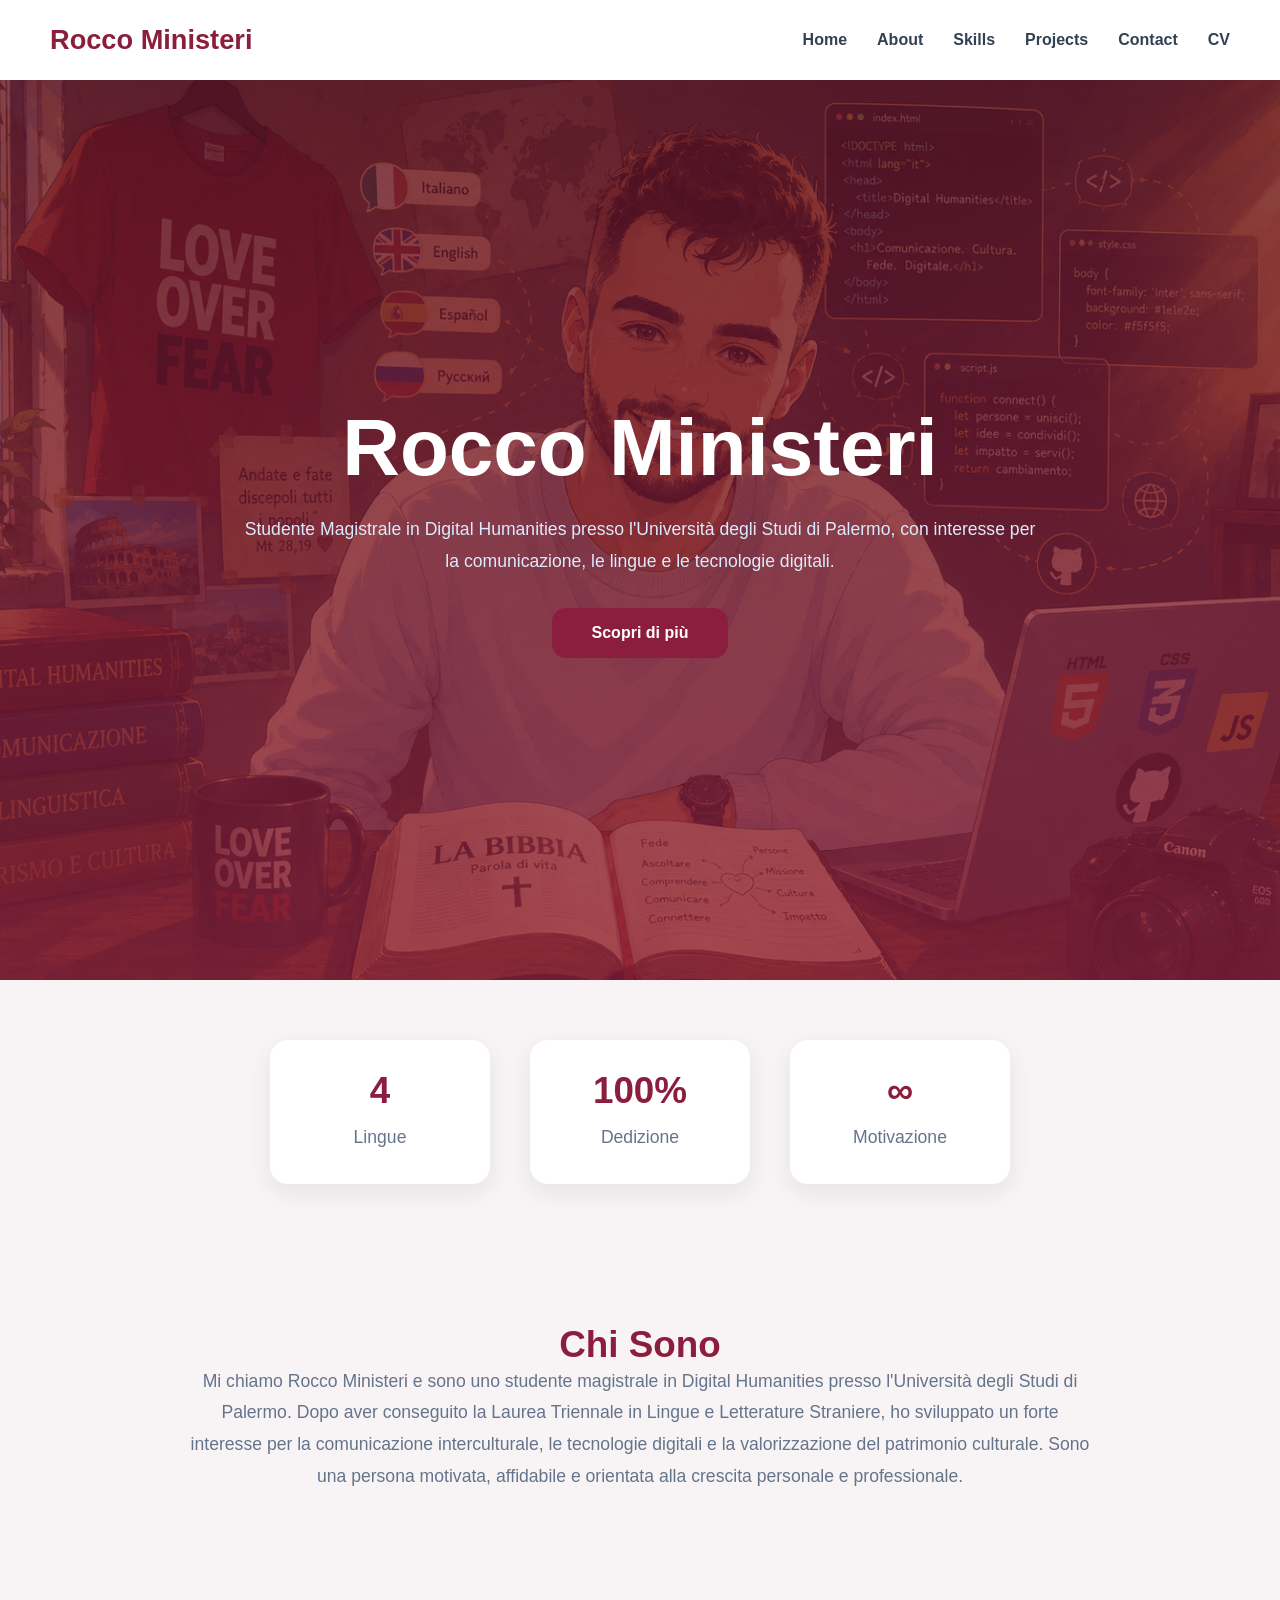
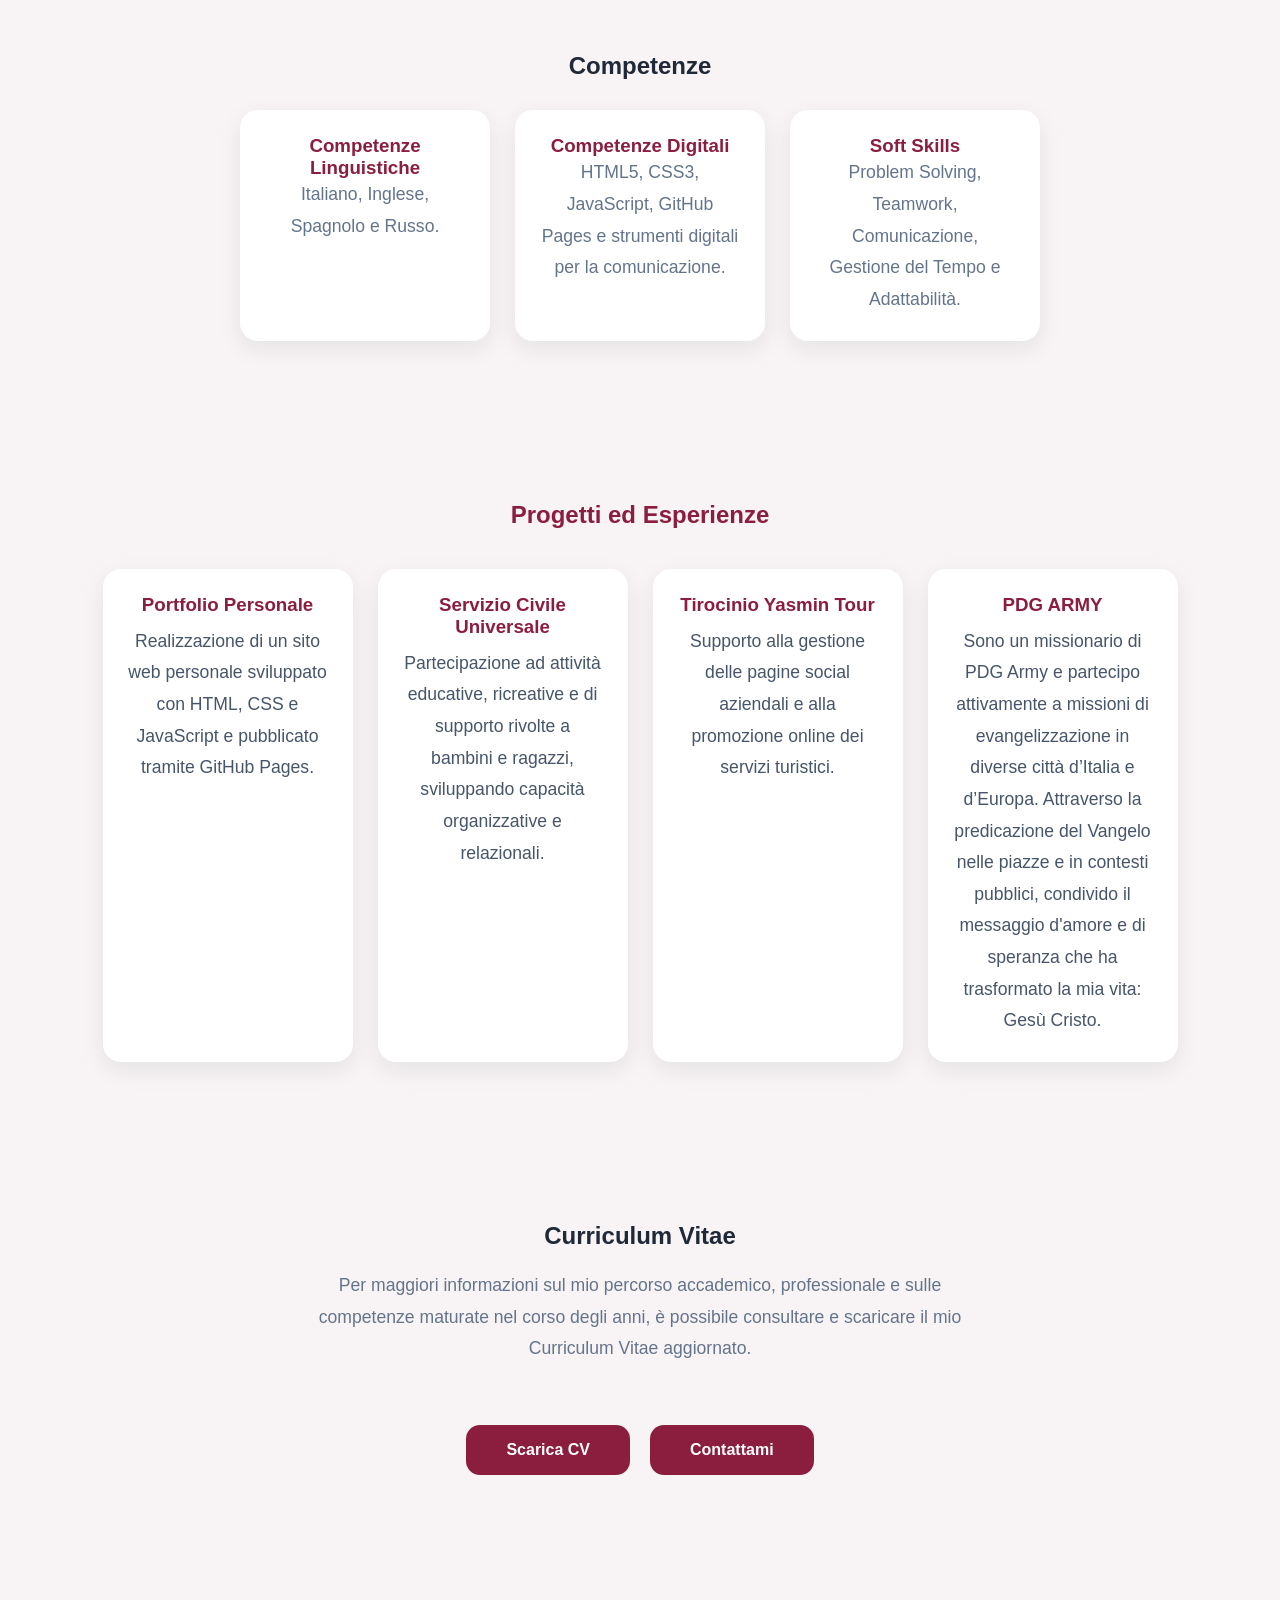
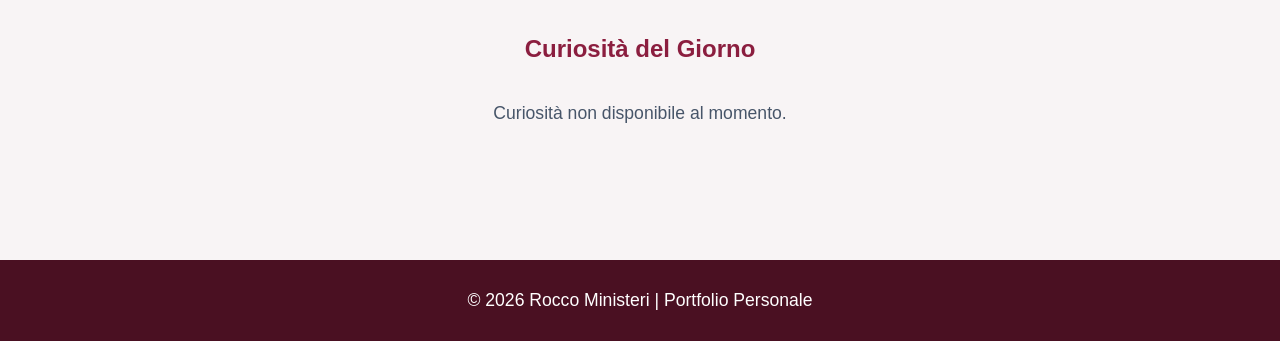
==== index.html @ f593cd83 "Update index.html" ====
<!DOCTYPE html>
<html lang="it">

<head>

<meta charset="UTF-8">

<meta name="viewport" content="width=device-width, initial-scale=1.0">

<title>Rocco Ministeri | Portfolio Personale</title>

<meta name="description" content="Portfolio personale di Rocco Ministeri, studente magistrale in Digital Humanities presso l'Università degli Studi di Palermo.">

<meta name="keywords" content="Rocco Ministeri, Portfolio, Digital Humanities, Università di Palermo, HTML, CSS, JavaScript">

<meta name="author" content="Rocco Ministeri">

<link rel="stylesheet" href="css/style.css">

</head>

<body>
<nav aria-label="Menu principale">

<div class="logo">
Rocco Ministeri
</div> 
<ul>

<li><a href="#home">Home</a></li>

<li><a href="#about">About</a></li>

<li><a href="#skills">Skills</a></li>

<li><a href="#projects">Projects</a></li>

<li><a href="contact.html">Contact</a></li>

<li><a href="files/CV_Rocco_Ministeri.pdf" download>CV</a></li>

</ul>
</nav>
	<header id="home">

<h1>Rocco Ministeri</h1>

<p>
Studente Magistrale in Digital Humanities presso l'Università degli Studi di Palermo, con interesse per la comunicazione, le lingue e le tecnologie digitali.
</p>

<a href="#about">

<button>
Scopri di più
</button>

</a>

</header>

<section class="stats">

    <div class="stat-box">
        <h2>4</h2>
        <p>Lingue</p>
    </div>

    <div class="stat-box">
        <h2>100%</h2>
        <p>Dedizione</p>
    </div>

    <div class="stat-box">
        <h2>∞</h2>
        <p>Motivazione</p>
    </div>

</section>
<section class="about" id="about">

    <h2>Chi Sono</h2>

    <p>
        Mi chiamo Rocco Ministeri e sono uno studente magistrale in Digital Humanities presso l'Università degli Studi di Palermo. Dopo aver conseguito la Laurea Triennale in Lingue e Letterature Straniere, ho sviluppato un forte interesse per la comunicazione interculturale, le tecnologie digitali e la valorizzazione del patrimonio culturale. Sono una persona motivata, affidabile e orientata alla crescita personale e professionale.
    </p>

</section>
<section class="technologies" id="skills">

    <h2>Competenze</h2>

    <div class="tech-container">

        <div class="tech-card">
            <h3>Competenze Linguistiche</h3>
            <p>
                Italiano, Inglese, Spagnolo e Russo.
            </p>
        </div>

        <div class="tech-card">
            <h3>Competenze Digitali</h3>
            <p>
                HTML5, CSS3, JavaScript, GitHub Pages e strumenti digitali per la comunicazione.
            </p>
        </div>

        <div class="tech-card">
            <h3>Soft Skills</h3>
            <p>
                Problem Solving, Teamwork, Comunicazione, Gestione del Tempo e Adattabilità.
            </p>
        </div>

    </div>

</section>


<section class="benefits" id="projects">

    <h2>Progetti ed Esperienze</h2>

    <div class="benefits-container">

        <div class="benefit-card">
            <h3>Portfolio Personale</h3>
            <p>
                Realizzazione di un sito web personale sviluppato con HTML, CSS e JavaScript e pubblicato tramite GitHub Pages.
            </p>
        </div>

        <div class="benefit-card">
            <h3>Servizio Civile Universale</h3>
            <p>
                Partecipazione ad attività educative, ricreative e di supporto rivolte a bambini e ragazzi, sviluppando capacità organizzative e relazionali.
            </p>
        </div>

        <div class="benefit-card">
            <h3>Tirocinio Yasmin Tour</h3>
            <p>
                Supporto alla gestione delle pagine social aziendali e alla promozione online dei servizi turistici.
            </p>
        </div>

       <div class="benefit-card">
    <h3>PDG ARMY</h3>
    <p>
        Sono un missionario di PDG Army e partecipo attivamente a missioni di evangelizzazione in diverse città d’Italia e d’Europa. Attraverso la predicazione del Vangelo nelle piazze e in contesti pubblici, condivido il messaggio d'amore e di speranza che ha trasformato la mia vita: Gesù Cristo. 
    </p>
</div>

    </div>

</section>
	<section class="explore">

    <h2>Curriculum Vitae</h2>

    <p>
        Per maggiori informazioni sul mio percorso accademico, professionale e sulle competenze maturate nel corso degli anni, è possibile consultare e scaricare il mio Curriculum Vitae aggiornato.
    </p>

    <div class="explore-buttons">

        <a href="files/CV_Rocco_Ministeri.pdf" download>
            <button>Scarica CV</button>
        </a>

        <a href="contact.html">
            <button>Contattami</button>
        </a>

    </div>

</section>
	<section class="daily-tech">

    <h2>Curiosità del Giorno</h2>

    <p id="tech-fact">
        Caricamento...
    </p>

</section>
<script src="js/script.js"></script>
<footer>

<p>
© 2026 Rocco Ministeri | Portfolio Personale
</p>

</footer>
</body>

</html>
---- css/style.css ----
*{
    margin:0;
    padding:0;
    box-sizing:border-box;
}

body{
margin:0;
font-family: Arial, sans-serif;
background:#F8F4F5;
color:#1f2937;
}

header{
height:100vh;
display:flex;
flex-direction:column;
justify-content:center;
align-items:center;
text-align:center;
padding:20px;

background:
linear-gradient(
rgba(94,16,40,0.75),
rgba(139,30,63,0.75)
),
url("../images/hero.PNG");

background-size:cover;
background-position:center;
background-repeat:no-repeat;
}

h1{
font-size:5rem;
color:white;
margin-bottom:20px;
font-weight:700;
}

p{
font-size:1.1rem;
line-height:1.8;
max-width:800px;
color:#475569;
}
header p{
color:#dbeafe;
}
button{
margin-top:30px;
padding:16px 40px;
border:none;
border-radius:14px;
background:#8B1E3F;
color:white;
font-weight:600;
font-size:1rem;
cursor:pointer;
transition:all 0.3s ease;
}

button:hover{
transform:translateY(-3px);
}

nav{
display:flex;
justify-content:space-between;
align-items:center;
padding:24px 50px;
background:white;
box-shadow:0 4px 20px rgba(0,0,0,0.05);
}

.logo{
font-size:1.7rem;
font-weight:bold;
color:#8B1E3F;
}

nav ul{
display:flex;
list-style:none;
gap:30px;
}

nav a{
text-decoration:none;
color:#334155;
font-weight:bold;
}

nav a:hover{
color:#A52A4E;
}

.stats{
display:flex;
justify-content:center;
gap:40px;
padding:60px;
flex-wrap:wrap;
}

.stat-box{
background:white;
padding:30px;
width:220px;
text-align:center;
border-radius:18px;
box-shadow:0 8px 24px rgba(15,23,42,0.08);
}

.stat-box h2{
color:#8B1E3F;
font-size:2.3rem;
margin-bottom:10px;
}

.stat-box p{
color:#64748b;
}

.about{
text-align:center;
padding:80px 20px;
}

.about h2{
color:#8B1E3F;
font-size:2.3rem;
}

.about p{
max-width:900px;
margin:auto;
color:#64748b;
}

.technologies{
padding:80px 20px;
text-align:center;
}

.tech-container{
display:flex;
flex-wrap:wrap;
justify-content:center;
gap:25px;
margin-top:30px;
}

.tech-card{
background:white;
width:250px;
padding:25px;
border-radius:18px;
box-shadow:0 8px 24px rgba(15,23,42,0.08);
transition:all 0.3s ease;
}

.tech-card:hover{
transform:translateY(-6px);
}

.tech-card h3{
color:#8B1E3F;
}

.tech-card p{
color:#64748b;
}

.explore{

display:flex;
flex-direction:column;
align-items:center;
justify-content:center;
text-align:center;
padding:80px 20px;

}

.explore h2{

margin-bottom:20px;

}

.explore p{

color:#64748b;
max-width:700px;
margin:0 auto 30px auto;

}

.explore-buttons{

display:flex;
justify-content:center;
align-items:center;
gap:20px;
flex-wrap:wrap;

}

.trends{
display:flex;
flex-wrap:wrap;
justify-content:center;
gap:25px;
padding:60px;
}

.card{
background:white;
width:280px;
padding:25px;
border-radius:18px;
box-shadow:0 8px 24px rgba(15,23,42,0.08);
transition:all 0.3s ease;
}

.card:hover{
transform:translateY(-6px);
}

.card h2{
color:#8B1E3F;
}

.dashboard{
display:flex;
justify-content:center;
flex-wrap:wrap;
gap:30px;
padding:60px;
}

.stat-card{
width:250px;
background:white;
padding:30px;
border-radius:18px;
text-align:center;
box-shadow:0 8px 24px rgba(15,23,42,0.08);
transition:all 0.3s ease;
}

.stat-card:hover{
transform:translateY(-6px);
}

.stat-card h2{
font-size:2.5rem;
color:#8B1E3F;
}

.contact-form{
display:flex;
justify-content:center;
padding:60px;
}

form{
display:flex;
flex-direction:column;
width:450px;
gap:15px;
}

input,
textarea{
padding:15px;
border:1px solid #d1d5db;
border-radius:10px;
font-size:1rem;
}

textarea{
height:150px;
}
.trends-header{
    height:auto;
    min-height:auto;
    text-align:center;
    padding:40px 20px;
    background:#f5f7fa;
}

.trends-header h1{

    color:#8B1E3F;

    font-size:3.5rem;

    margin-bottom:20px;

}

.trends-header p{

    color:#475569;

}

footer{

    background:#4A1022;

    color:white;

    text-align:center;

    padding:25px;

    margin-top:50px;

}

footer p{

    color:white;

    margin:0;

    max-width:100%;

}
.benefits{
    padding:80px 20px;
    text-align:center;
}

.benefits h2{
   color:#8B1E3F;
    margin-bottom:40px;
}

.benefits-container{
    display:flex;
    justify-content:center;
    flex-wrap:wrap;
    gap:25px;
}

.benefit-card{
    background:white;
    width:250px;
    padding:25px;
    border-radius:18px;
    box-shadow:0 8px 24px rgba(15,23,42,0.08);
    transition:all 0.3s ease;
}

.benefit-card:hover{
    transform:translateY(-6px);
}

.benefit-card h3{
    color:#8B1E3F;
    margin-bottom:10px;
}

@media (max-width: 768px){

    h1{
        font-size:3rem;
    }

    nav{
        flex-direction:column;
        gap:15px;
        padding:20px;
    }

    nav ul{
        flex-wrap:wrap;
        justify-content:center;
    }

    .stats,
    .dashboard,
    .trends,
    .tech-container,
    .benefits-container{
        flex-direction:column;
        align-items:center;
    }

    .card,
    .tech-card,
    .stat-card,
    .benefit-card{
        width:90%;
        max-width:350px;
    }

    form{
        width:90%;
    }

}
.daily-tech{
    display:flex;
    flex-direction:column;
    align-items:center;
    text-align:center;
    padding:80px 20px;
}

.daily-tech h2{
    color:#8B1E3F;
    margin-bottom:20px;
}

.daily-tech p{
    max-width:800px;
    margin:auto;
    font-size:1.1rem;
}

#tech-fact{
    max-width:700px;
    margin-top:15px;
    text-align:center;
}

.about-image{
    text-align:center;
    padding:20px 20px 40px;
}

.about-image img{
    width:85%;
    max-width:1000px;
    border-radius:20px;
    box-shadow:0 8px 24px rgba(15,23,42,0.08);
}
.dashboard-chart{
    width:90%;
    max-width:1000px;
    margin:60px auto;
    background:white;
    padding:40px;
    border-radius:20px;
    box-shadow:0 8px 24px rgba(15,23,42,0.08);
    text-align:center;
}
.dashboard-chart h2{
   color:#8B1E3F;
    margin-bottom:20px;
    text-align:center;
}
.dashboard-chart p{

    text-align:center;

    max-width:800px;

    margin:0 auto 25px auto;

    color:#8B1E3F;

}
.contact-info{

    text-align:center;

    padding:60px 20px;

}

.contact-info h2{

   color:#8B1E3F;

    margin-bottom:30px;

}

.contact-links{

    display:flex;

    justify-content:center;

    gap:40px;

    flex-wrap:wrap;

}

.contact-links p{

    color:#64748b;

    font-weight:600;

}
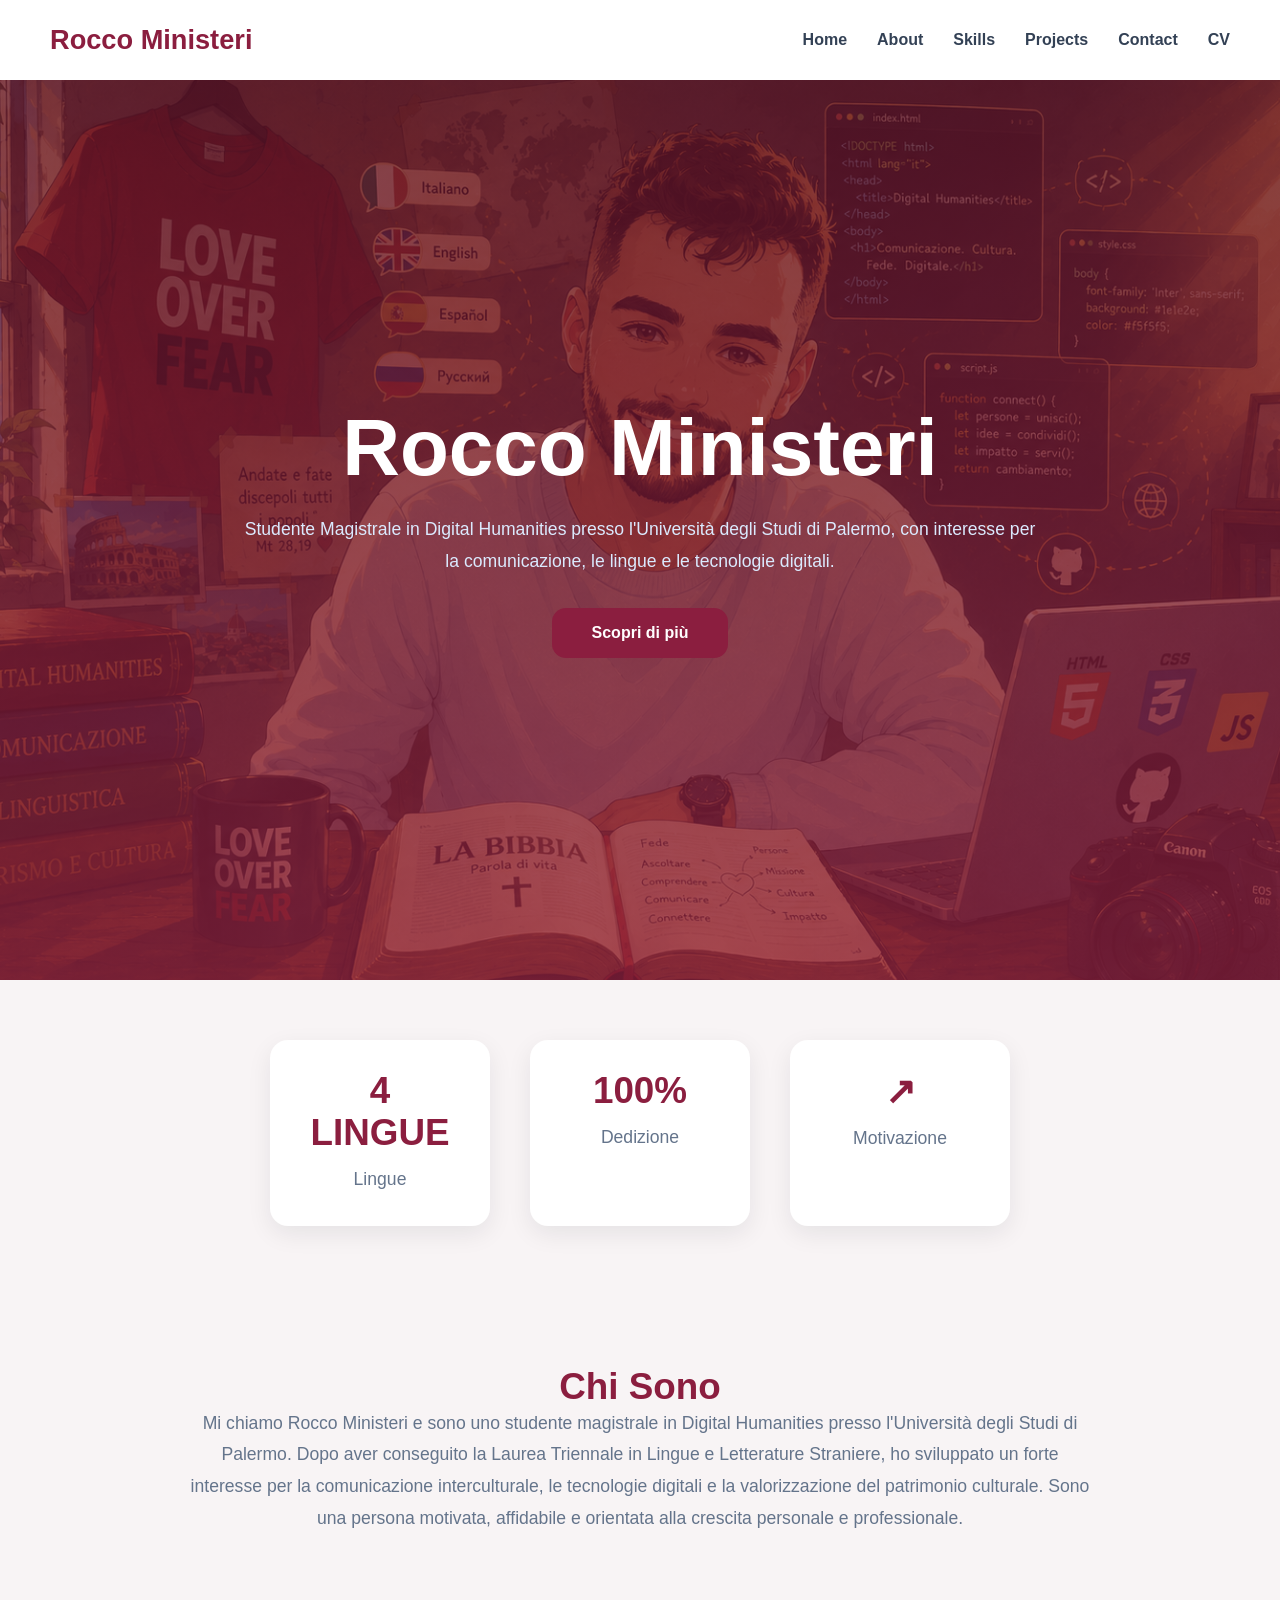
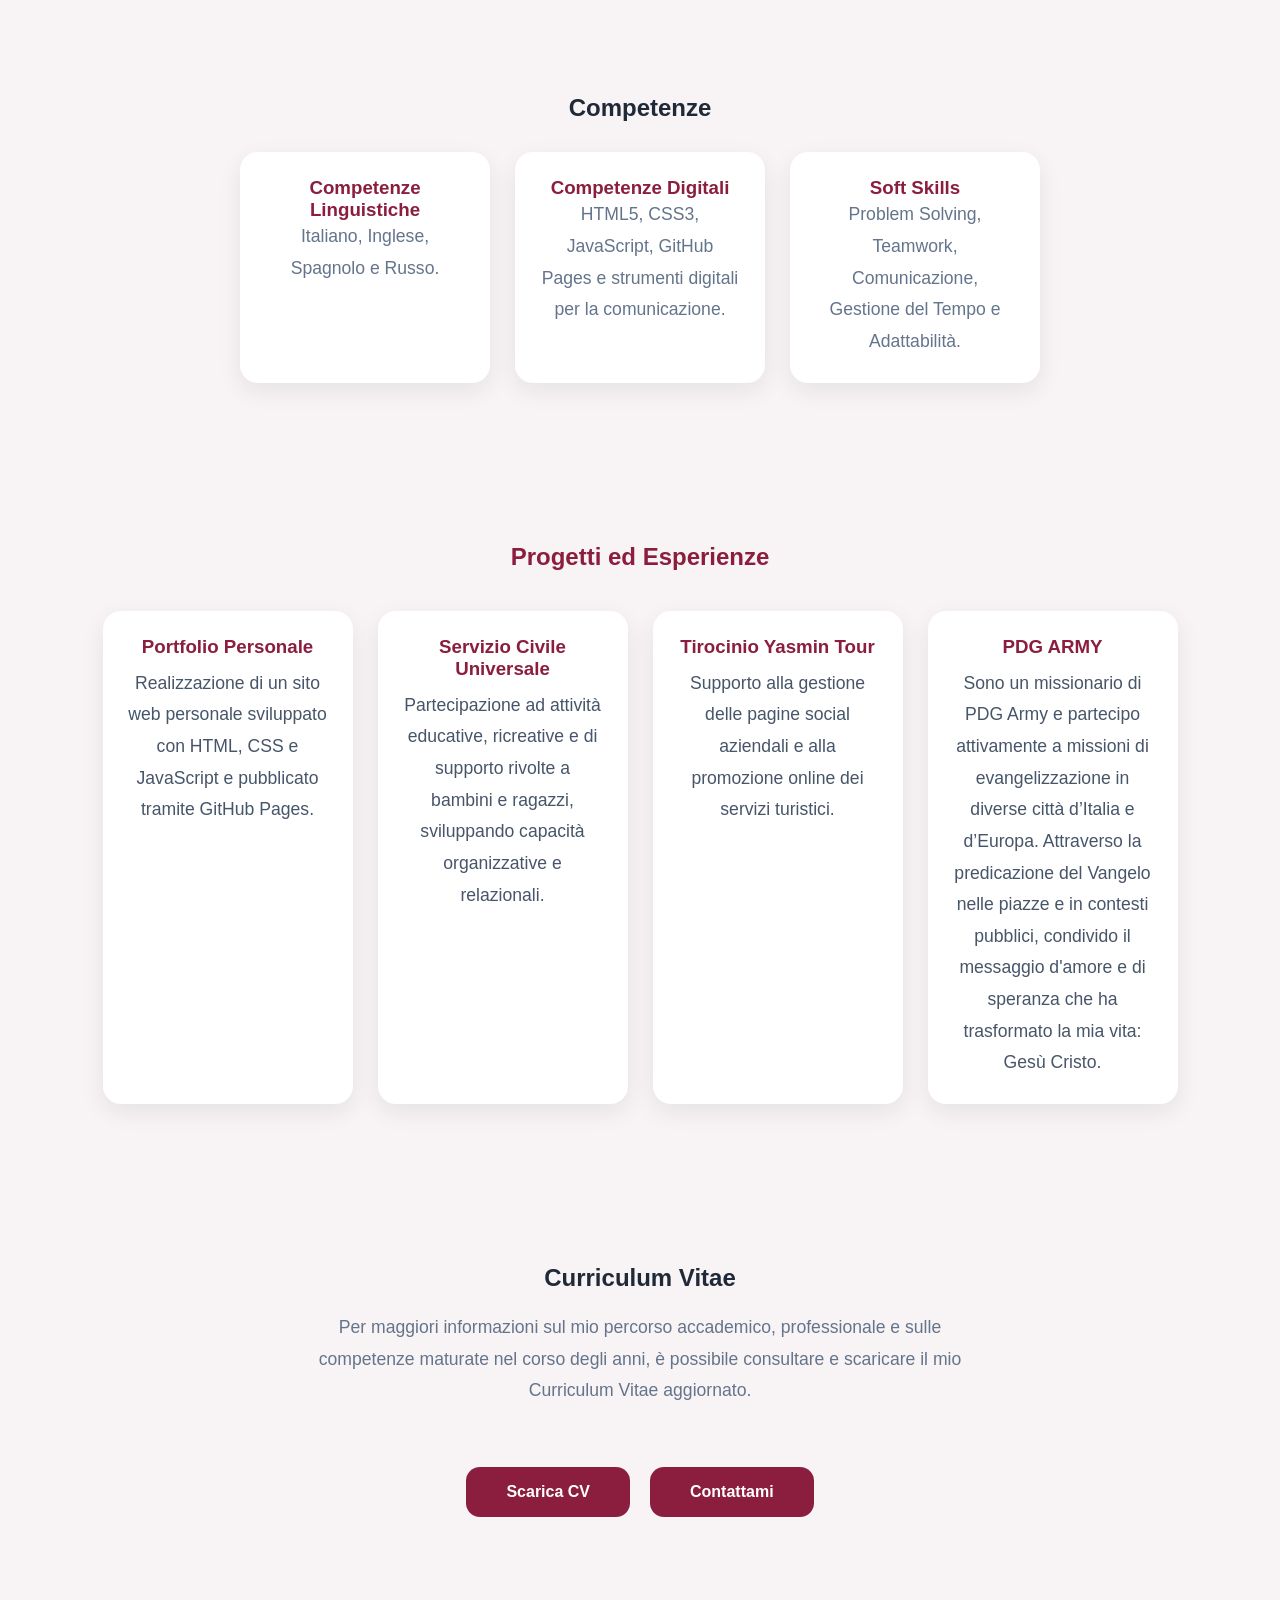
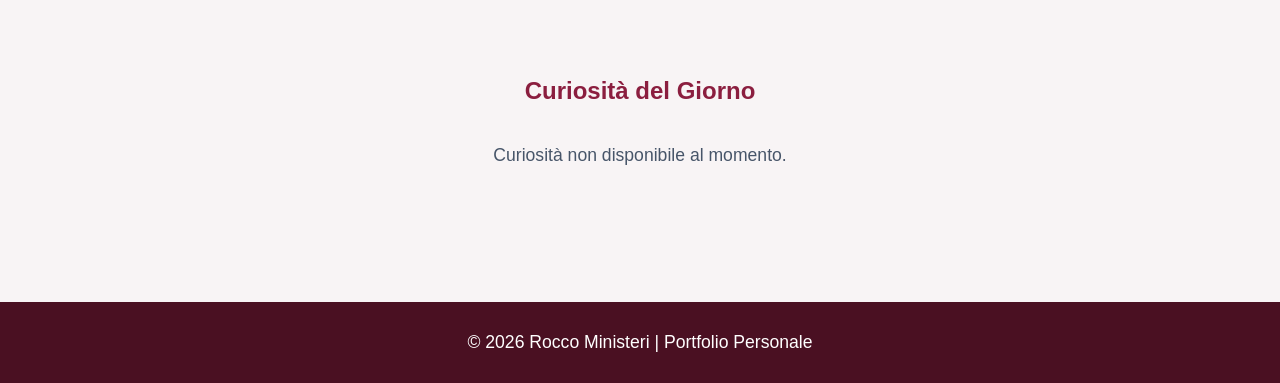
==== commit 7d776357: "Update index.html" ====
--- a/index.html
+++ b/index.html
@@ -37,7 +37,7 @@
 
 <li><a href="contact.html">Contact</a></li>
 
-<li><a href="files/CV_Rocco_Ministeri.pdf" download>CV</a></li>
+<li><a href="files/CV-ROCCO MINISTERI.pdf" download>CV</a></li>
 
 </ul>
 </nav>
@@ -61,19 +61,19 @@
 
 <section class="stats">
 
+ <div class="stat-box">
+    <h2>4 LINGUE</h2>
+    <p id="languages-rotate">Lingue</p>
+</div>
+
     <div class="stat-box">
-        <h2>4</h2>
-        <p>Lingue</p>
+        <h2>100%</h2>
+      <p id="skill-rotate-1">Dedizione</p>
     </div>
 
     <div class="stat-box">
-        <h2>100%</h2>
-        <p>Dedizione</p>
-    </div>
-
-    <div class="stat-box">
-        <h2>∞</h2>
-        <p>Motivazione</p>
+       <h2>↗</h2>
+        <p id="skill-rotate-2">Motivazione</p>
     </div>
 
 </section>
@@ -165,7 +165,7 @@
 
     <div class="explore-buttons">
 
-        <a href="files/CV_Rocco_Ministeri.pdf" download>
+    <a href="files/CV-ROCCO MINISTERI.pdf" download>
             <button>Scarica CV</button>
         </a>
 
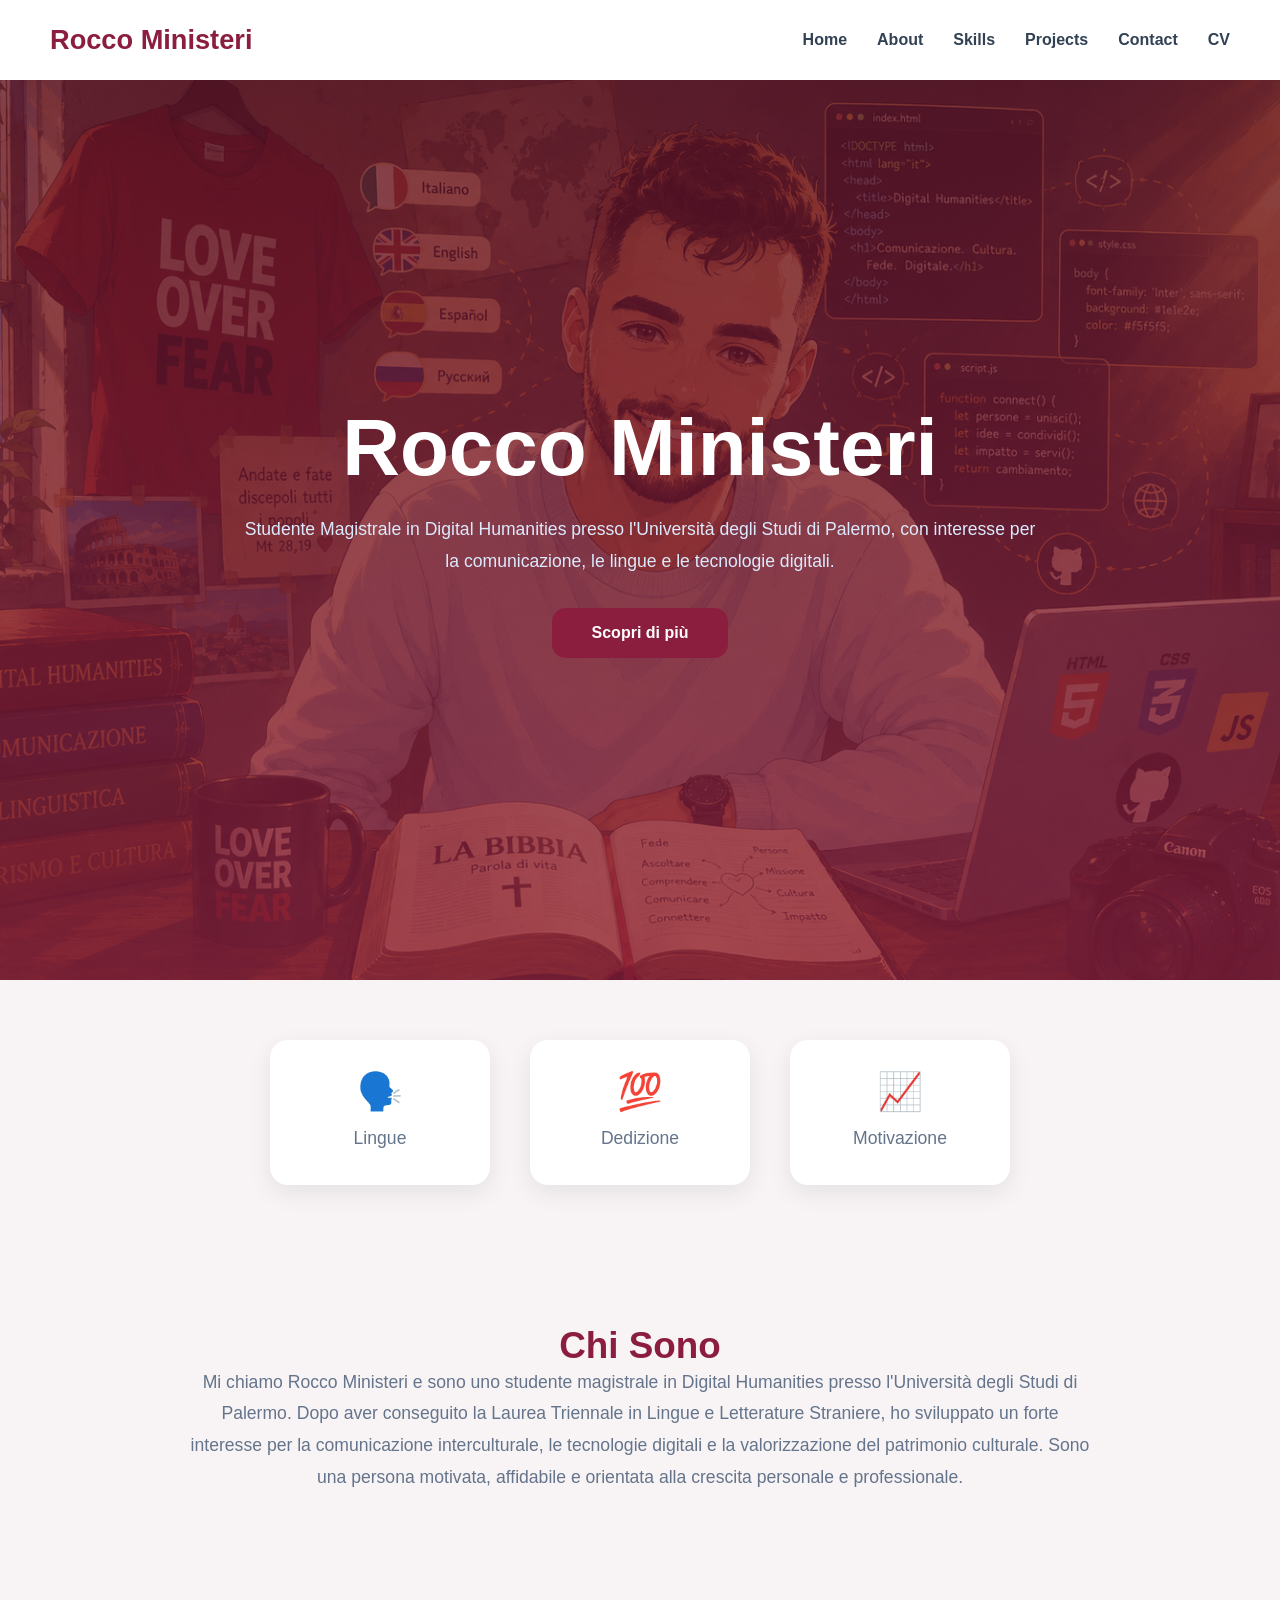
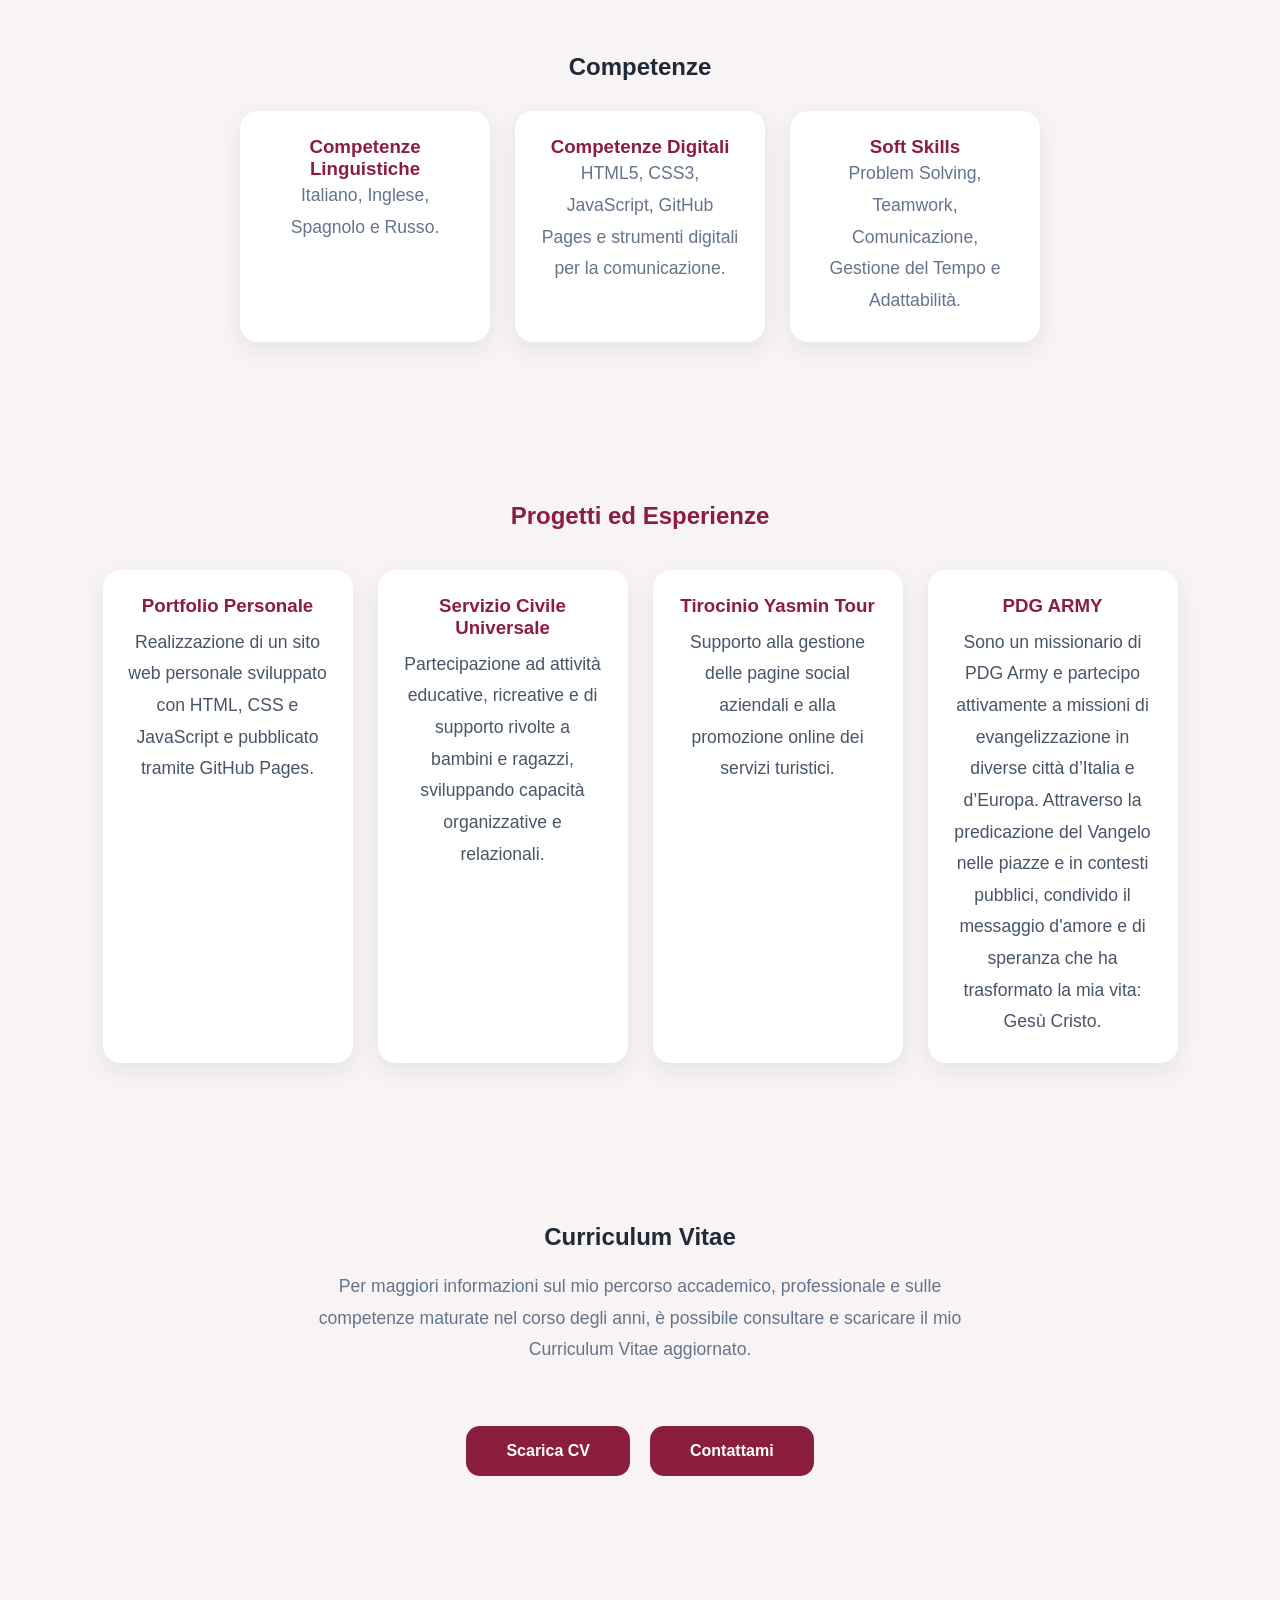
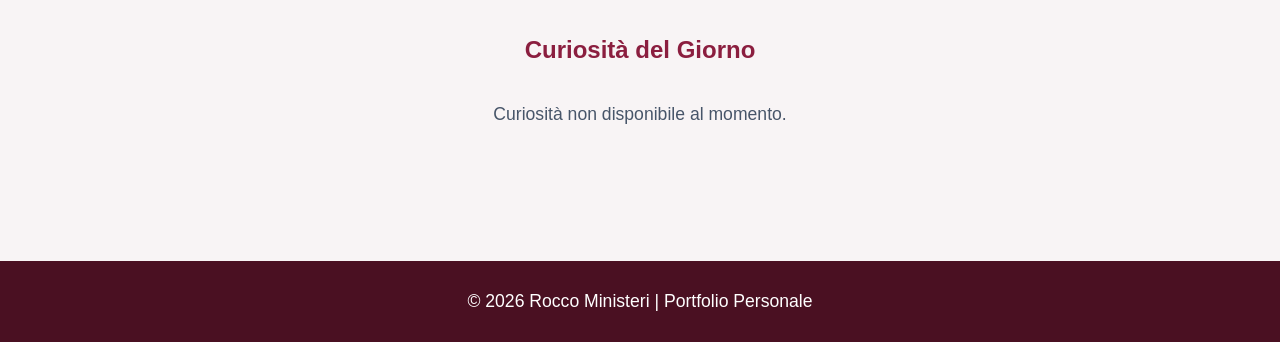
==== commit d9469757: "Update index.html" ====
--- a/index.html
+++ b/index.html
@@ -62,17 +62,17 @@
 <section class="stats">
 
  <div class="stat-box">
-    <h2>4 LINGUE</h2>
+    <h2>🗣️</h2>
     <p id="languages-rotate">Lingue</p>
 </div>
 
     <div class="stat-box">
-        <h2>100%</h2>
+        <h2>💯</h2>
       <p id="skill-rotate-1">Dedizione</p>
     </div>
 
     <div class="stat-box">
-       <h2>↗</h2>
+       <h2>📈</h2>
         <p id="skill-rotate-2">Motivazione</p>
     </div>
 
